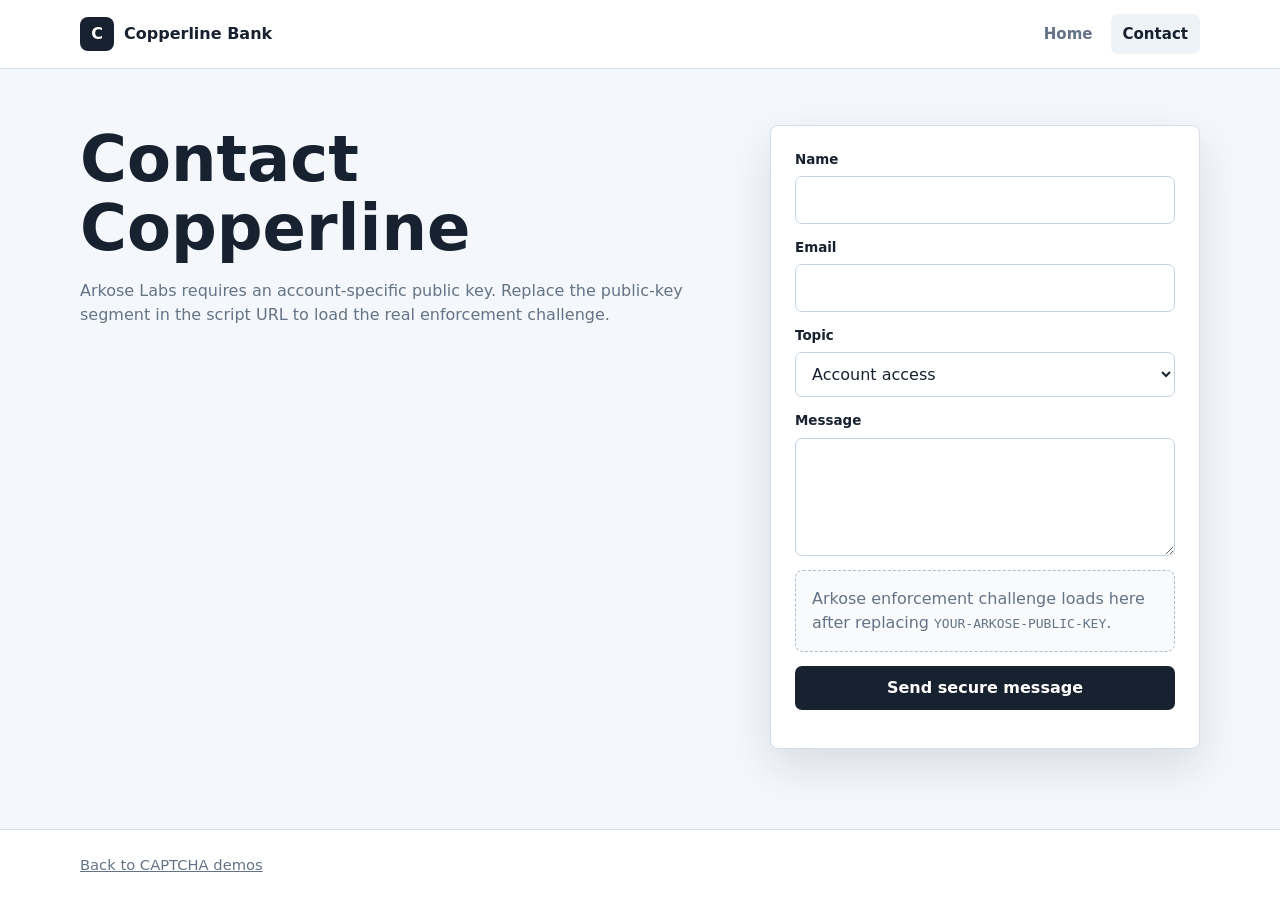
==== arkose-bank/contact.html @ 363f384f "initial commit" ====
<!doctype html>
<html lang="en">
  <head>
    <meta charset="utf-8">
    <meta name="viewport" content="width=device-width, initial-scale=1">
    <title>Contact | Copperline Bank Arkose</title>
    <link rel="stylesheet" href="../assets/styles.css">
    <script>
      function setupArkose(myArkose) {
        window.copperlineArkose = myArkose;
        myArkose.setConfig({
          selector: "#arkose-challenge",
          onCompleted: function (response) {
            document.querySelector("#arkose-token").value = response.token;
          }
        });
      }
    </script>
    <script src="https://client-api.arkoselabs.com/v2/YOUR-ARKOSE-PUBLIC-KEY/api.js" data-callback="setupArkose" async defer></script>
  </head>
  <body>
    <div class="site-shell">
      <header class="topbar"><div class="topbar-inner"><a class="brand" href="index.html"><span class="mark">C</span><span>Copperline Bank</span></a><nav class="nav"><a href="index.html">Home</a><a aria-current="page" href="contact.html">Contact</a></nav></div></header>
      <main class="section split">
        <section class="content">
          <h1>Contact Copperline</h1>
          <p>Arkose Labs requires an account-specific public key. Replace the public-key segment in the script URL to load the real enforcement challenge.</p>
        </section>
        <section class="panel">
          <form class="contact-form" data-demo-form data-provider="Arkose Labs">
            <div class="field"><label for="ak-name">Name</label><input id="ak-name" name="name" required></div>
            <div class="field"><label for="ak-email">Email</label><input id="ak-email" name="email" type="email" required></div>
            <div class="field"><label for="ak-topic">Topic</label><select id="ak-topic" name="topic"><option>Account access</option><option>Business banking</option><option>Fraud concern</option></select></div>
            <div class="field"><label for="ak-message">Message</label><textarea id="ak-message" name="message" required></textarea></div>
            <input id="arkose-token" name="arkose-token" type="hidden">
            <div class="captcha-slot"><div id="arkose-challenge" class="arkose-placeholder">Arkose enforcement challenge loads here after replacing <code>YOUR-ARKOSE-PUBLIC-KEY</code>.</div></div>
            <button class="button" type="submit">Send secure message</button>
            <p class="status" data-status></p>
          </form>
        </section>
      </main>
      <footer class="footer"><div class="footer-inner"><a href="../index.html">Back to CAPTCHA demos</a></div></footer>
    </div>
    <script src="../assets/forms.js"></script>
  </body>
</html>
---- assets/styles.css ----
:root {
  color-scheme: light;
  --ink: #17212f;
  --muted: #657386;
  --line: #d7dee8;
  --paper: #ffffff;
  --soft: #f4f7fb;
  --brand: #0f766e;
  --brand-2: #2457a6;
  --accent: #b45309;
  --ok: #15803d;
  --shadow: 0 18px 45px rgba(24, 36, 52, 0.12);
  font-family: Inter, ui-sans-serif, system-ui, -apple-system, BlinkMacSystemFont, "Segoe UI", sans-serif;
}

* {
  box-sizing: border-box;
}

body {
  margin: 0;
  background: var(--soft);
  color: var(--ink);
  line-height: 1.5;
}

a {
  color: inherit;
}

.site-shell {
  min-height: 100vh;
  display: flex;
  flex-direction: column;
}

.topbar {
  background: rgba(255, 255, 255, 0.92);
  border-bottom: 1px solid var(--line);
  position: sticky;
  top: 0;
  z-index: 10;
  backdrop-filter: blur(14px);
}

.topbar-inner,
.section,
.hero-inner,
.footer-inner {
  width: min(1120px, calc(100% - 32px));
  margin: 0 auto;
}

.topbar-inner {
  min-height: 68px;
  display: flex;
  align-items: center;
  justify-content: space-between;
  gap: 20px;
}

.brand {
  display: flex;
  align-items: center;
  gap: 10px;
  font-weight: 800;
  text-decoration: none;
}

.mark {
  width: 34px;
  height: 34px;
  border-radius: 8px;
  display: grid;
  place-items: center;
  background: var(--ink);
  color: #fff;
  font-weight: 900;
}

.nav {
  display: flex;
  align-items: center;
  gap: 6px;
  flex-wrap: wrap;
}

.nav a {
  color: var(--muted);
  text-decoration: none;
  font-size: 0.94rem;
  font-weight: 650;
  padding: 9px 12px;
  border-radius: 7px;
}

.nav a:hover,
.nav a[aria-current="page"] {
  color: var(--ink);
  background: #eef3f8;
}

.hero {
  min-height: 430px;
  display: flex;
  align-items: center;
  background:
    linear-gradient(100deg, rgba(16, 31, 47, 0.9), rgba(15, 118, 110, 0.72)),
    url("https://images.unsplash.com/photo-1550751827-4bd374c3f58b?auto=format&fit=crop&w=1800&q=80") center/cover;
  color: #fff;
}

.hero-inner {
  padding: 72px 0 84px;
}

.eyebrow {
  margin: 0 0 10px;
  color: rgba(255, 255, 255, 0.78);
  font-weight: 800;
  text-transform: uppercase;
  letter-spacing: 0.08em;
  font-size: 0.78rem;
}

h1,
h2,
h3 {
  line-height: 1.08;
  margin: 0;
}

h1 {
  max-width: 760px;
  font-size: clamp(2.35rem, 5vw, 5rem);
}

.hero-copy {
  margin: 18px 0 0;
  max-width: 650px;
  color: rgba(255, 255, 255, 0.86);
  font-size: 1.13rem;
}

.section {
  padding: 56px 0;
}

.section-head {
  display: flex;
  align-items: end;
  justify-content: space-between;
  gap: 24px;
  margin-bottom: 24px;
}

.section-head p {
  max-width: 640px;
  margin: 8px 0 0;
  color: var(--muted);
}

.grid {
  display: grid;
  grid-template-columns: repeat(auto-fit, minmax(240px, 1fr));
  gap: 18px;
}

.card {
  background: var(--paper);
  border: 1px solid var(--line);
  border-radius: 8px;
  padding: 20px;
  box-shadow: 0 8px 22px rgba(24, 36, 52, 0.06);
}

.card h3 {
  font-size: 1.08rem;
  margin-bottom: 8px;
}

.card p {
  color: var(--muted);
  margin: 0 0 16px;
}

.tag {
  display: inline-flex;
  align-items: center;
  min-height: 28px;
  padding: 4px 9px;
  border-radius: 999px;
  background: #e8f3f2;
  color: #0f5f58;
  font-size: 0.78rem;
  font-weight: 800;
}

.button {
  min-height: 42px;
  border: 0;
  border-radius: 7px;
  background: var(--ink);
  color: #fff;
  font: inherit;
  font-weight: 800;
  padding: 10px 14px;
  display: inline-flex;
  align-items: center;
  justify-content: center;
  gap: 8px;
  text-decoration: none;
  cursor: pointer;
}

.button.secondary {
  background: #e7edf5;
  color: var(--ink);
}

.split {
  display: grid;
  grid-template-columns: minmax(0, 1fr) minmax(320px, 430px);
  gap: 36px;
  align-items: start;
}

.content p,
.content li {
  color: var(--muted);
}

.panel {
  background: var(--paper);
  border: 1px solid var(--line);
  border-radius: 8px;
  padding: 24px;
  box-shadow: var(--shadow);
}

.contact-form {
  display: grid;
  gap: 14px;
}

.field {
  display: grid;
  gap: 6px;
}

.field label {
  font-size: 0.84rem;
  font-weight: 800;
}

.field input,
.field textarea,
.field select {
  width: 100%;
  border: 1px solid #c7d2df;
  border-radius: 7px;
  padding: 11px 12px;
  font: inherit;
  color: var(--ink);
  background: #fff;
}

.field textarea {
  min-height: 118px;
  resize: vertical;
}

.captcha-slot {
  min-height: 78px;
  display: flex;
  align-items: center;
  justify-content: flex-start;
  overflow-x: auto;
}

.form-note,
.status {
  margin: 0;
  color: var(--muted);
  font-size: 0.9rem;
}

.status.success {
  color: var(--ok);
  font-weight: 800;
}

.status.warning {
  color: var(--accent);
  font-weight: 800;
}

.signal-meter {
  border: 1px solid var(--line);
  border-radius: 8px;
  padding: 16px;
  background: #f8fafc;
}

.signal-meter strong {
  display: block;
  margin-bottom: 8px;
}

.signal-bar {
  width: 100%;
  height: 12px;
  border-radius: 999px;
  background: #dbe4ef;
  overflow: hidden;
}

.signal-bar span {
  display: block;
  width: 68%;
  height: 100%;
  background: linear-gradient(90deg, #b45309, #0f766e);
}

.submission-list {
  display: grid;
  gap: 16px;
}

.submission-card {
  display: grid;
  gap: 16px;
}

.submission-head {
  display: flex;
  justify-content: space-between;
  align-items: start;
  gap: 16px;
}

.submission-head p {
  margin: 8px 0 0;
}

.submission-fields {
  display: grid;
  border: 1px solid var(--line);
  border-radius: 8px;
  overflow: hidden;
}

.submission-row {
  display: grid;
  grid-template-columns: minmax(120px, 200px) 1fr;
  gap: 12px;
  padding: 10px 12px;
  background: #fff;
  border-bottom: 1px solid var(--line);
}

.submission-row:last-child {
  border-bottom: 0;
}

.submission-row strong {
  color: var(--ink);
}

.submission-row span {
  color: var(--muted);
  overflow-wrap: anywhere;
}

.tabs {
  display: flex;
  gap: 8px;
  flex-wrap: wrap;
  margin-bottom: 22px;
}

.tab {
  border: 1px solid var(--line);
  background: #fff;
  color: var(--muted);
  border-radius: 7px;
  padding: 9px 12px;
  font: inherit;
  font-weight: 800;
  cursor: pointer;
}

.tab[aria-selected="true"] {
  background: var(--ink);
  color: #fff;
  border-color: var(--ink);
}

.route {
  display: none;
}

.route.active {
  display: block;
}

.footer {
  margin-top: auto;
  border-top: 1px solid var(--line);
  background: #fff;
}

.footer-inner {
  padding: 24px 0;
  color: var(--muted);
  font-size: 0.92rem;
}

.arkose-placeholder,
.friendly-placeholder {
  width: 100%;
  border: 1px dashed #aebccc;
  border-radius: 8px;
  padding: 16px;
  color: var(--muted);
  background: #f8fafc;
}

@media (max-width: 780px) {
  .topbar-inner {
    align-items: flex-start;
    flex-direction: column;
    padding: 14px 0;
  }

  .nav {
    width: 100%;
  }

  .nav a {
    padding-left: 0;
  }

  .hero {
    min-height: 390px;
  }

  .split {
    grid-template-columns: 1fr;
  }

  .section-head {
    display: block;
  }

  .submission-head,
  .submission-row {
    grid-template-columns: 1fr;
  }

  .submission-head {
    display: grid;
  }
}
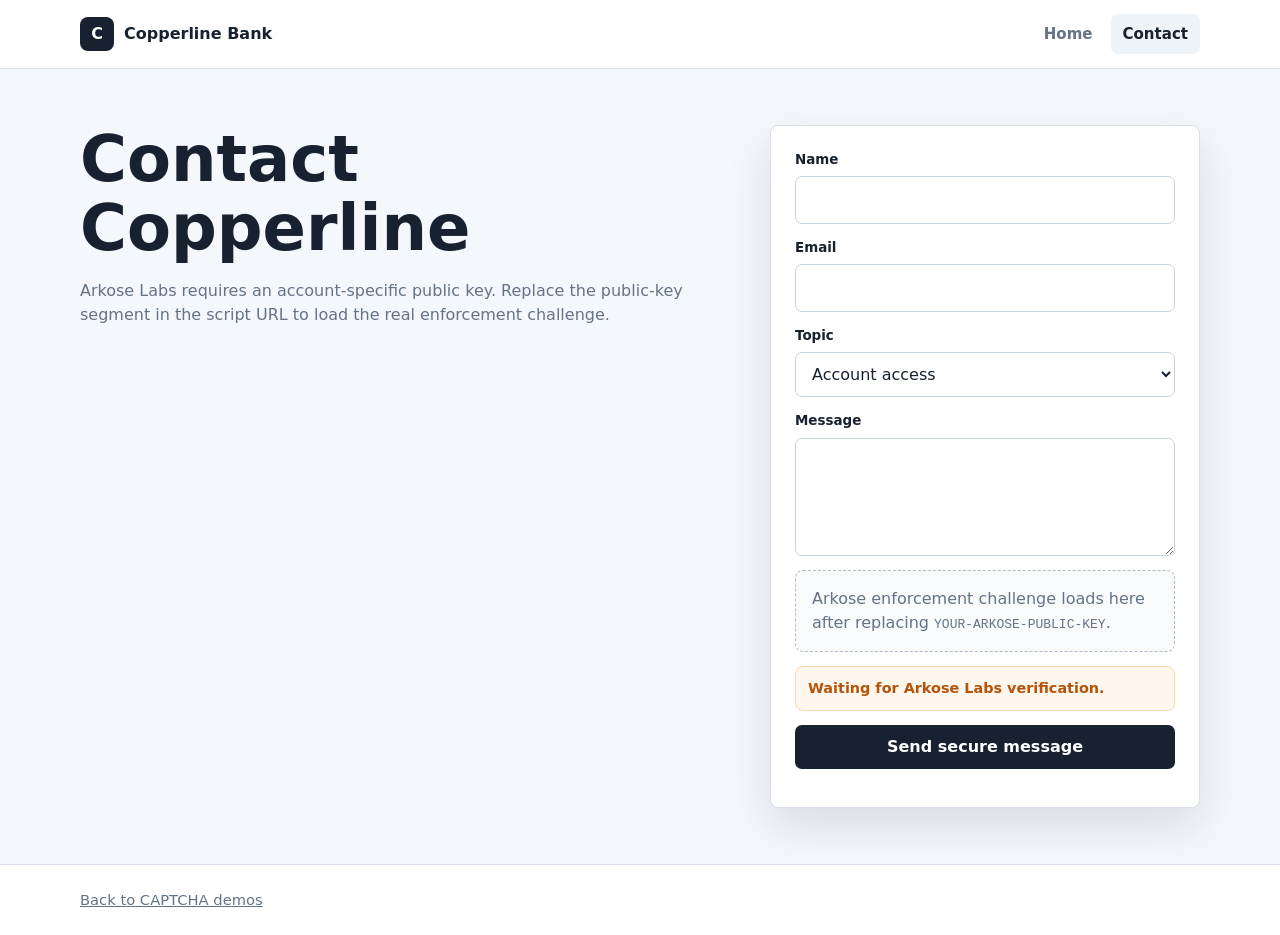
==== commit c0502381: "patch for server issues" ====
--- a/arkose-bank/contact.html
+++ b/arkose-bank/contact.html
@@ -12,6 +12,10 @@
           selector: "#arkose-challenge",
           onCompleted: function (response) {
             document.querySelector("#arkose-token").value = response.token;
+            window.sentinelCaptchaSolved(response.token);
+          },
+          onError: function () {
+            window.sentinelCaptchaError();
           }
         });
       }
--- a/assets/styles.css
+++ b/assets/styles.css
@@ -279,20 +279,46 @@
 }
 
 .form-note,
-.status {
+.status,
+.captcha-signal {
   margin: 0;
   color: var(--muted);
   font-size: 0.9rem;
 }
 
-.status.success {
+.status,
+.captcha-signal {
+  border-radius: 8px;
+}
+
+.status:not(:empty),
+.captcha-signal {
+  border: 1px solid var(--line);
+  padding: 11px 12px;
+  background: #fff;
+}
+
+.status.success,
+.captcha-signal.success {
   color: var(--ok);
   font-weight: 800;
-}
-
-.status.warning {
+  border-color: #bbf7d0;
+  background: #f0fdf4;
+}
+
+.status.warning,
+.captcha-signal.warning {
   color: var(--accent);
   font-weight: 800;
+  border-color: #fed7aa;
+  background: #fff7ed;
+}
+
+.status.pending,
+.captcha-signal.pending {
+  color: var(--muted);
+  border-color: #cfe0f2;
+  background: #f8fafc;
 }
 
 .signal-meter {
